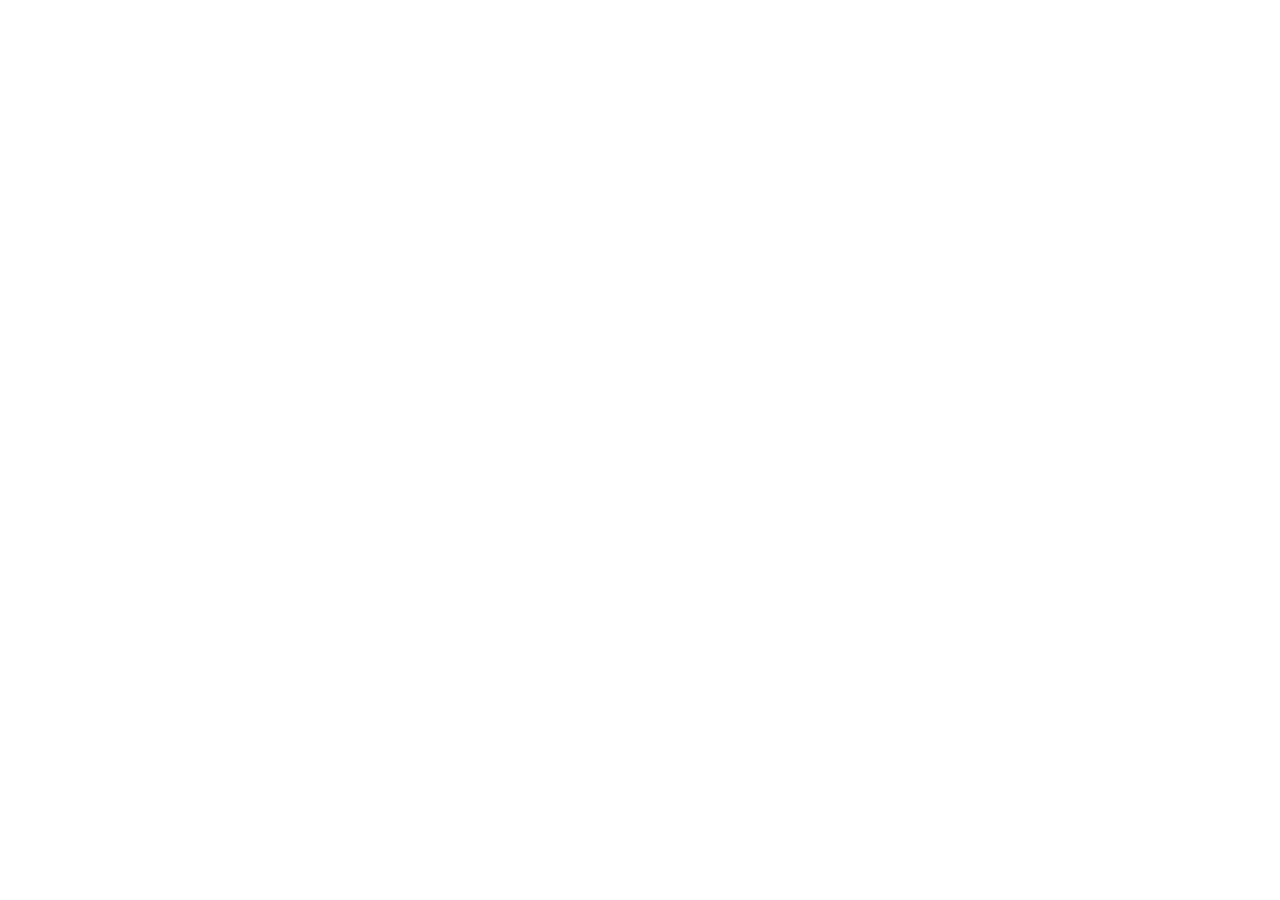
==== homepage.html @ 84bfdb1c "Add files via upload" ====
<!DOCTYPE html>
<html lang="en">
<head>
    <meta charset="UTF-8">
    <meta name="viewport" content="width=device-width, initial-scale=1.0">
    <title>home</title>
</head>
<body>
    <h2 id="welcome"> </h2>
    <script src="homepage.js"></script>
</body>
</html>
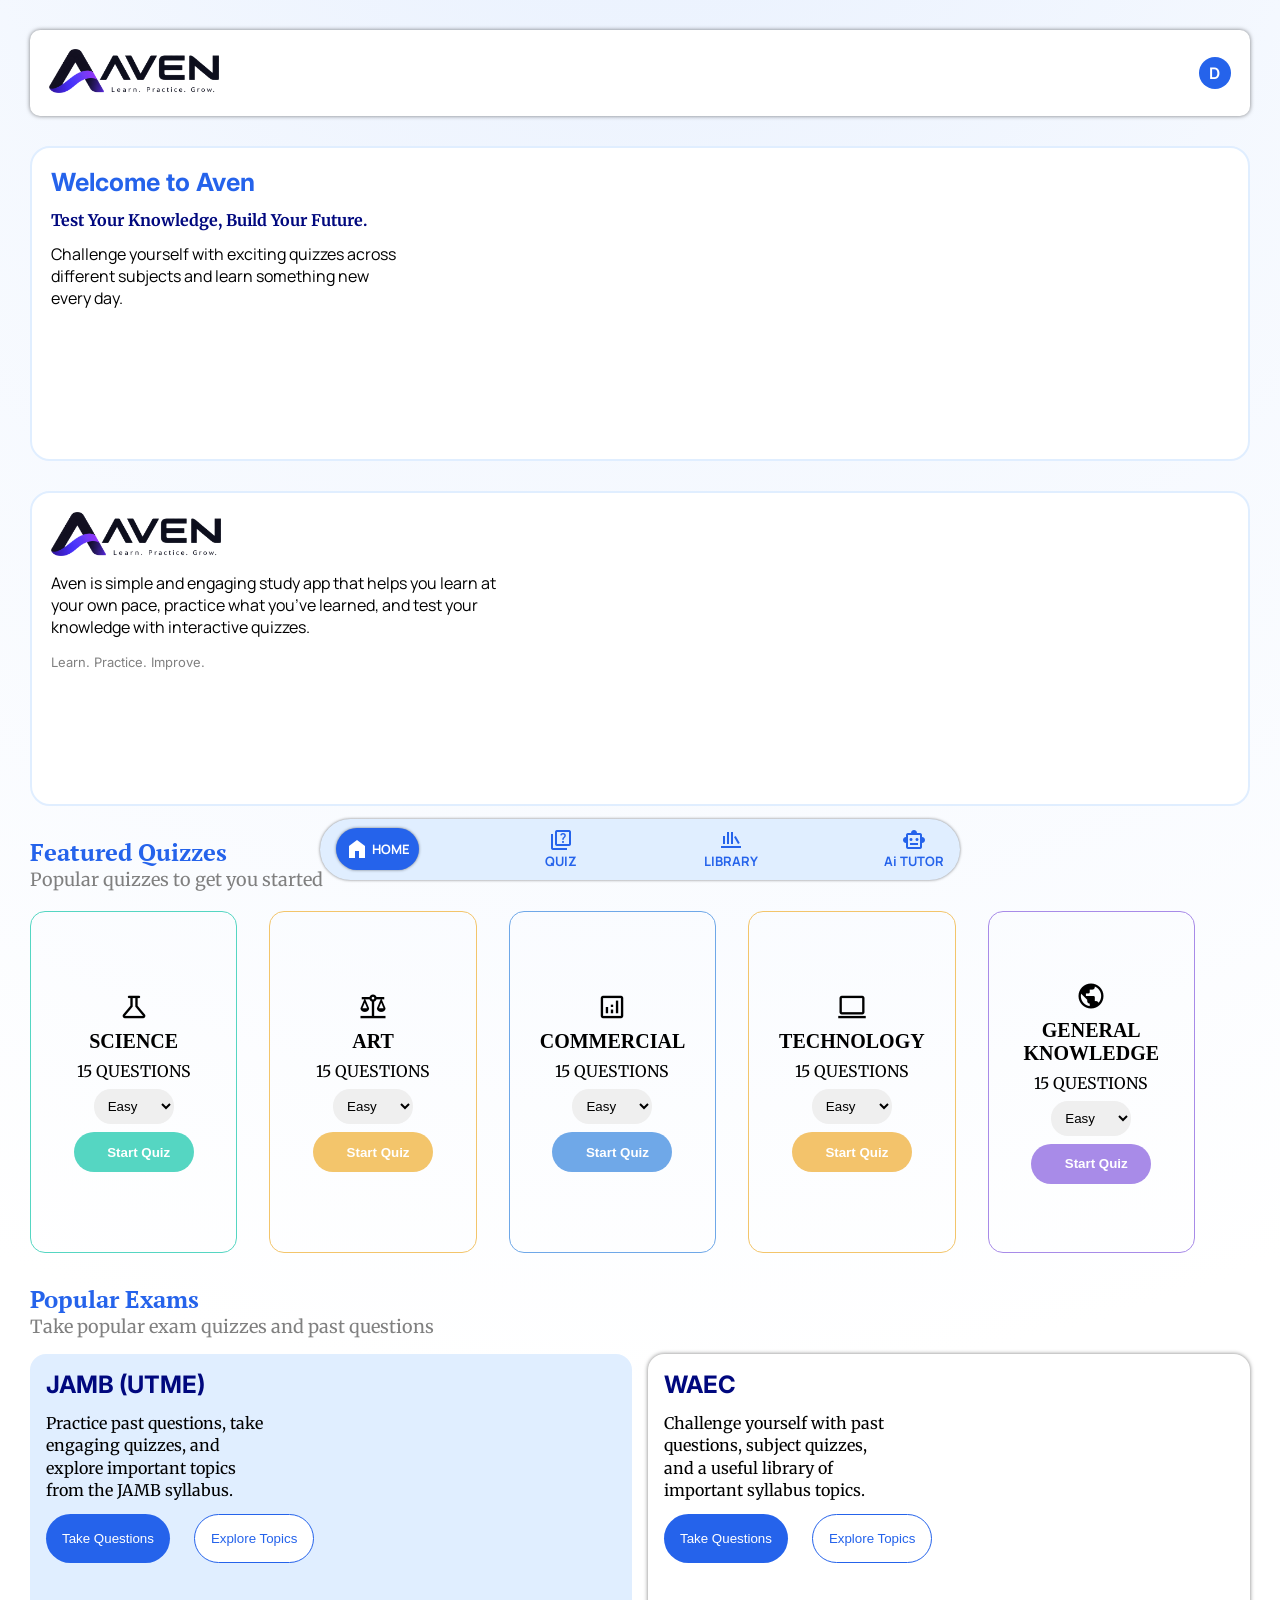
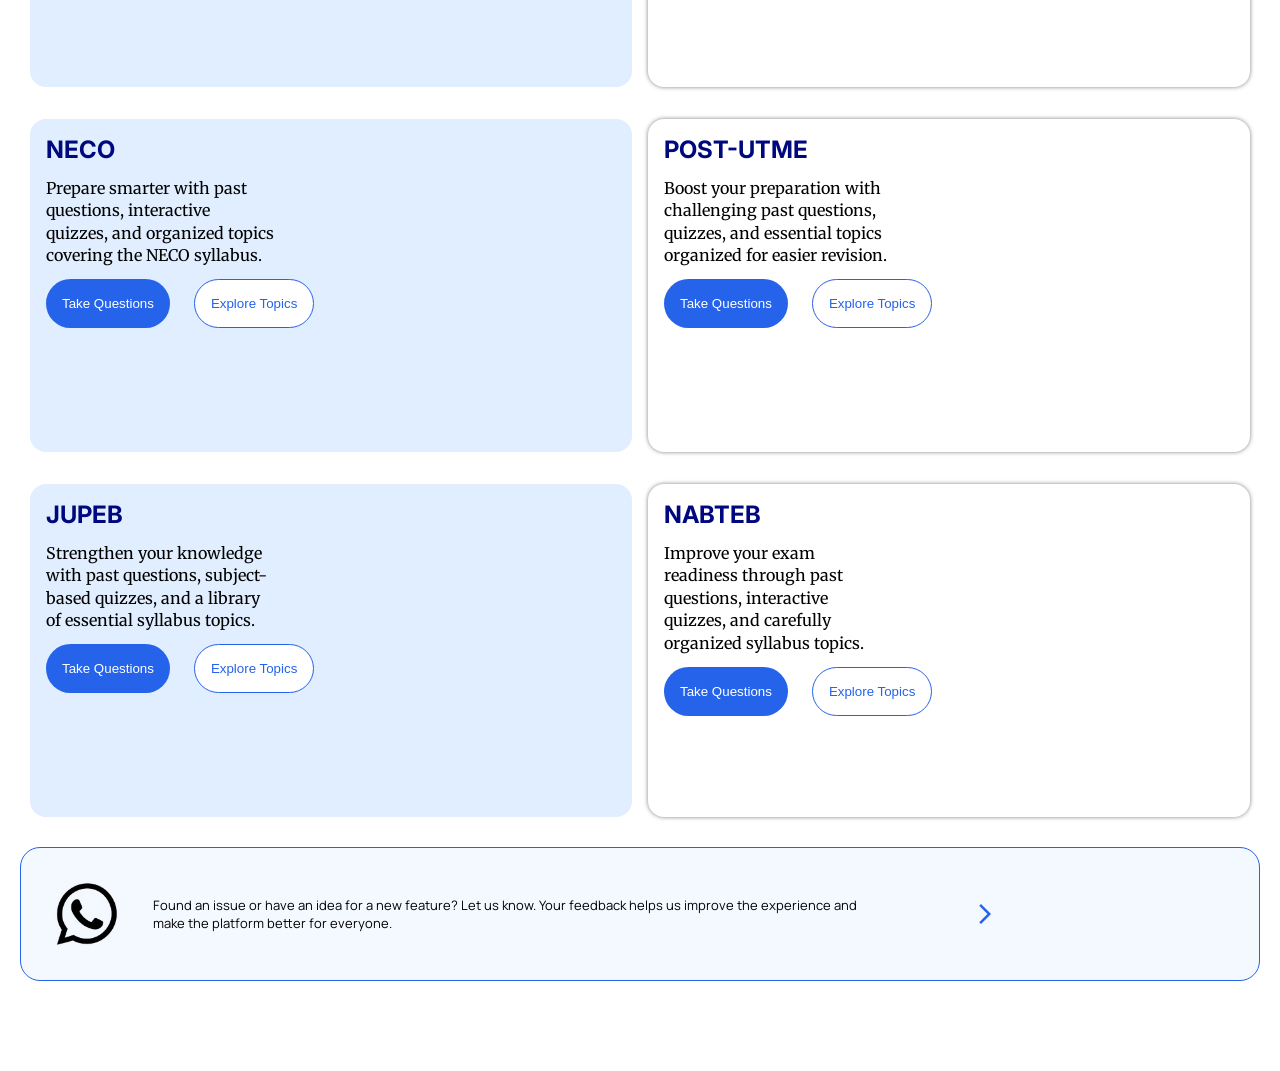
==== commit ba754f24: "Add files via upload" ====
--- a/homepage.html
+++ b/homepage.html
@@ -1,12 +1,312 @@
 <!DOCTYPE html>
 <html lang="en">
 <head>
+
     <meta charset="UTF-8">
     <meta name="viewport" content="width=device-width, initial-scale=1.0">
+
+    <link href="https://fonts.googleapis.com/css2?family=Inter:ital,opsz,wght@0,14..32,100..900;1,14..32,100..900&family=Manrope:wght@200..800&family=Merriweather:ital,opsz,wght@0,18..144,300..900;1,18..144,300..900&family=Montserrat:ital,wght@0,100..900;1,100..900&family=PT+Serif:ital,wght@0,400;0,700;1,400;1,700&display=swap" rel="stylesheet">
+
+    <link rel="stylesheet" href="https://fonts.googleapis.com/css2?family=Material+Symbols+Outlined:opsz,wght,FILL,GRAD@20..48,100..700,0..1,-50..200&icon_names=science,balance,analytics,public,home,newsstand,quiz,smart_toy,computer,arrow_forward_ios" />
+
+    <link rel="stylesheet" href="homepage.css">
     <title>home</title>
+
 </head>
 <body>
-    <h2 id="welcome"> </h2>
+
+    <!-- NAVIGATION BAR -->
+    <nav>
+        <ul>
+            <li>
+                <a href="homepage.html" id="home">
+                    <span class="material-symbols-outlined">
+                      home
+                    </span>
+                    <p> HOME</p>
+                </a>
+            </li>
+            
+            <li>
+                <a href="quiz.html">
+                    <span class="material-symbols-outlined">
+                      quiz
+                    </span>
+                    <p> QUIZ</p>
+                </a>
+            </li>
+            
+            <li>
+                <a href="library.html">
+                    <span class="material-symbols-outlined">
+                      newsstand
+                    </span>
+                    <p> LIBRARY</p>
+                </a>
+            </li>
+            
+            <li>
+                <a href="">
+                    <span class="material-symbols-outlined">
+                      smart_toy
+                    </span>
+                    <p> Ai TUTOR </p>
+                </a>
+            </li>
+        </ul>
+    </nav>
+
+    <!-- HEADER SECTION -->
+    <header>
+        <div id="logo">
+            <img src="logo.png">
+        </div>
+        <p> D </p>
+    </header>
+    
+    <main>
+        
+        <h2> Welcome to Aven</h2>
+        <h5> 
+            Test Your Knowledge, 
+            Build Your Future.
+        </h5>
+        <p>
+            Challenge yourself with 
+            exciting quizzes across 
+            different subjects and 
+            learn something new 
+            every day.
+        </p>
+        
+    </main>
+    
+    <!-- ABOUT SECTION -->
+    <section class="about">
+        
+        <img src="logo.png">
+        <p>
+          Aven is simple and 
+          engaging 
+          study app that helps 
+          you learn at your own 
+          pace, practice what 
+          you’ve learned, and 
+          test your knowledge 
+          with interactive 
+          quizzes.
+        </p>
+        <span>Learn. Practice. Improve.</span>
+    </section>
+    
+    <!-- FEATURED QUIZZES -->
+    <section class="featured-quizzes">
+        
+        <h2> Featured Quizzes</h2> 
+        <p>
+          Popular quizzes to get you started
+        </p>
+        
+        <article>
+            <div id="quiztype-box-sci">
+                <span class="material-symbols-outlined">
+                  science
+                </span>
+                <h5> SCIENCE </h5>
+                <p> 15 QUESTIONS </p>
+                
+                <select id="difficulty">
+                  <option value="easy">Easy</option>
+                  <option value="medium">Medium</option>
+                  <option value="hard">Hard</option>
+                </select>
+                
+                <button> 
+                    Start Quiz
+                </button>
+            </div>
+            
+            <div id="quiztype-box-art">
+                <span class="material-symbols-outlined">
+                  balance
+                </span>
+                <h5> ART </h5>
+                <p> 15 QUESTIONS </p>
+                
+                <select id="difficulty">
+                  <option value="easy">Easy</option>
+                  <option value="medium">Medium</option>
+                  <option value="hard">Hard</option>
+                </select>
+                
+                <button> 
+                    Start Quiz
+                </button>
+                
+            </div>
+            
+            <div id="quiztype-box-com">
+
+                <span class="material-symbols-outlined">
+                  analytics
+                </span>
+                <h5> COMMERCIAL </h5>
+                <p> 15 QUESTIONS </p>
+                
+                <select id="difficulty">
+                  <option value="easy">Easy</option>
+                  <option value="medium">Medium</option>
+                  <option value="hard">Hard</option>
+                </select>
+                
+                <button> 
+                    Start Quiz
+                </button>
+                
+            </div>
+            
+            <div id="quiztype-box-tech">
+                <span class="material-symbols-outlined">
+                  computer
+                </span>
+                <h5> TECHNOLOGY </h5>
+                <p> 15 QUESTIONS </p>
+                
+                <select id="difficulty">
+                  <option value="easy">Easy</option>
+                  <option value="medium">Medium</option>
+                  <option value="hard">Hard</option>
+                </select>
+                
+                <button> 
+                    Start Quiz
+                </button>
+            </div>  
+
+            <div id="quiztype-box-grk">
+                <span class="material-symbols-outlined">
+                  public
+                </span>
+                <h5> GENERAL KNOWLEDGE </h5>
+                <p> 15 QUESTIONS </p>
+                
+                <select id="difficulty">
+                  <option value="easy">Easy</option>
+                  <option value="medium">Medium</option>
+                  <option value="hard">Hard</option>
+                </select>
+                
+                <button> 
+                    Start Quiz
+                </button>
+            </div>  
+            
+            
+        </article>
+    </section>
+    
+    <!-- POPULAR EXAMS -->
+    <section class="popularexams">
+        
+        <h2> Popular Exams</h2>
+        <p> Take popular exam quizzes and past questions </p>
+
+        <article>
+            <div>
+                <h5> JAMB (UTME) </h5>
+                <p>
+                    Practice past questions, take engaging 
+                    quizzes, and explore important topics 
+                    from the JAMB syllabus.
+                </p>
+                <span>
+                    <button id="take-questions"> Take Questions </button>
+                    <button id="explore-topics"> Explore Topics </button>
+                </span>
+            </div>
+
+            <div id="popular-exams-boxset2">
+                <h5> WAEC </h5>
+                <p>
+                    Challenge yourself with past questions, 
+                    subject quizzes, and a useful library 
+                    of important syllabus topics.
+                </p>
+                <span>
+                    <button id="take-questions"> Take Questions </button>
+                    <button id="explore-topics"> Explore Topics </button>
+                </span>
+            </div>
+
+            <div>
+                <h5> NECO </h5>
+                <p>
+                    Prepare smarter with past questions, 
+                    interactive quizzes, and organized 
+                    topics covering the NECO syllabus.
+                </p>
+                <span>
+                    <button id="take-questions"> Take Questions </button>
+                    <button id="explore-topics"> Explore Topics </button>
+                </span>
+            </div>
+
+            <div id="popular-exams-boxset2">
+                <h5> POST-UTME </h5>
+                <p>
+                    Boost your preparation with challenging 
+                    past questions, quizzes, and essential topics 
+                    organized for easier revision.
+                </p>
+                <span>
+                    <button id="take-questions"> Take Questions </button>
+                    <button id="explore-topics"> Explore Topics </button>
+                </span>
+            </div>
+
+            <div>
+                <h5> JUPEB </h5>
+                <p>
+                    Strengthen your knowledge with past 
+                    questions, subject-based quizzes, and a 
+                    library of essential syllabus topics.
+                </p>
+                <span>
+                    <button id="take-questions"> Take Questions </button>
+                    <button id="explore-topics"> Explore Topics </button>
+                </span>
+            </div>
+
+            <div id="popular-exams-boxset2">
+                <h5> NABTEB </h5>
+                <p>
+                    Improve your exam readiness through past 
+                    questions, interactive quizzes, and carefully 
+                    organized syllabus topics.
+                </p>
+                <span>
+                    <button id="take-questions"> Take Questions </button>
+                    <button id="explore-topics"> Explore Topics </button>
+                </span>
+            </div>
+        </article>
+    </section>
+
+    <div id="feedback">
+        <img src="walogo.png" alt="whatsapp">
+        <p>
+            Found an issue or have 
+            an idea for a new feature? 
+            Let us know. Your feedback 
+            helps us improve the experience 
+            and make the platform better 
+            for everyone.
+        </p>
+        <span class="material-symbols-outlined">
+            arrow_forward_ios
+        </span>
+    </div>
+
     <script src="homepage.js"></script>
 </body>
 </html>
--- a/homepage.css
+++ b/homepage.css
@@ -0,0 +1,794 @@
+* {
+    margin: 0;
+    padding: 0;
+    box-sizing: border-box;
+}
+
+:root {
+    --font-main: "Manrope";
+    --font-heading:"PT Serif";
+    --font-main-sub: "Merriweather";
+    --font-heading-sub: "Inter";
+
+    --primary-color: #2563EB;
+    --secondary-color: #00087e;
+    --tertiary-color: #e0eeff;
+    --gray: gray;
+    --white: #ffffff;
+    --black: #000000;
+}
+
+body {
+    background: radial-gradient(
+    circle at 50% -10%,
+    rgba(59, 130, 246, 0.12) 0%,
+    rgba(59, 130, 246, 0.05) 25%,
+    #ffffff 55%
+    );
+    background-repeat: no-repeat;
+    min-height: 100vh;
+}
+
+nav {
+    background: var(--tertiary-color);
+    padding-left: 1rem;
+    padding-right: 1rem;
+    padding-bottom: 0.6rem;
+    padding-top: 0.6rem;
+    bottom: 0;
+    position: fixed;
+    left: 0;
+    width: 100%;
+
+    ul {
+        list-style: none;
+        display: flex;
+        flex-direction: row;
+        gap: 1rem;
+        justify-content: space-between;
+
+        a {
+            display: flex;
+            flex-direction: column;
+            align-items: center;
+            text-decoration: none;
+
+            span {
+                color: var(--black);
+                transition: 0.3s;
+                color: var(--primary-color);
+            }
+            
+            p {
+                color: var(--black);
+                font-size: small;
+                font-family: var(--font-main);
+                font-weight: 700;
+                color: var(--primary-color);
+            }
+        }
+
+        #home {
+            flex-direction: row;
+            color: var(--black);
+            background-color: var(--primary-color);
+            color: var(--white);
+            display: flex;
+
+            align-items: center;
+            justify-content: center;
+
+            border-radius: 25px;
+            gap: 0.2rem;
+            box-shadow: 0 0 3px rgba(0, 0, 0, 0.5);
+            padding: 0.55rem;
+
+            span {
+                color: var(--white);
+                font-variation-settings: 'FILL' 1;
+            }
+            p {
+                color: var(--white);
+                font-size: small;
+            }
+        }
+    }
+}
+@media (min-width: 768px) {
+    nav {
+        bottom: 20px;
+        width: 70%;
+        border-radius: 35px;
+        left: 50%;
+        transform: translateX(-50%);
+        box-shadow: 0 0 3px rgba(0, 0, 0, 0.5);
+    }
+}
+@media (min-width: 1024px) {
+    nav {
+        width: 50%;
+    }
+}
+
+header {
+    background-color: var(--white);
+    display: flex;
+    justify-content: space-between;
+    
+    align-items: center;
+    padding: 0.8rem;
+    border-radius: 10px;
+    margin: 20px;
+    
+    position: sticky;
+    box-shadow: 0 0 4px rgba(0, 0, 0, 0.5);
+    z-index: 50;
+    top: 15px;
+    
+    div {
+        img {
+            width: 120px;
+        }
+    }
+    p {
+        font-family: Manrope;
+        background-color: var(--primary-color);
+        width: 32px;
+        height: 32px;
+        
+        border-radius: 50%;
+        font-size: medium;
+        color: var(--white);
+        font-weight: bold;
+        
+        align-items: center;
+        justify-content: center;
+        display: flex;
+        cursor: pointer;
+    }
+}
+@media (min-width: 768px) {
+    header {
+        padding: 1.2rem;
+    }
+}
+@media (min-width: 1024px) {
+    header {
+        padding: 1.2rem;
+        margin: 30px;
+
+        div {
+            img {
+                width: 170px;
+            }
+        }
+    }
+}
+
+main {
+    margin: 20px;
+    background-color: var(--white);
+    padding: 1rem;
+    border-radius: 15px;
+    
+    height: 33vh;
+    margin-top: 40px;
+    display: flex;
+
+    border: 1px solid var(--tertiary-color);
+    flex-direction: column;
+    gap: 0.5rem;
+    cursor: pointer;
+
+    h2 {
+        font-family: var(--font-heading-sub);
+        font-size: 18px;
+        color: var(--primary-color);
+    }
+
+    h5 {
+        font-family: var(--font-main-sub);
+        width: 80%;
+        font-size: small;
+        color: var(--secondary-color);
+    }
+
+    p {
+        font-family: var(--font-main);
+        font-size: small;
+        width: 78%;
+    }
+}
+@media (min-width: 768px) {
+    main {
+        padding: 1.2rem;
+
+        h2 {
+            font-size: 18px;
+        }
+
+        h5 {
+            width: 60%;
+            font-size: medium;
+        }
+
+        p {
+            font-size: small;
+            width: 40%;
+        }
+    }
+}
+@media (min-width: 1024px) {
+
+    main {
+        margin: 30px;
+        padding: 1.2rem;
+        border-radius: 20px;
+        height: 35vh;
+
+        border: 2px solid var(--tertiary-color);
+        gap: 0.8rem;
+
+        h2 {
+            font-size: 25px;
+        }
+
+        h5 {
+            width: 60%;
+            font-size: medium;
+        }
+        
+        p {
+            font-family: var(--font-main);
+            font-size: medium;
+            width: 30%;
+        }
+    }
+}
+
+.about {
+    margin: 20px;
+    background-color: var(--white);
+    padding: 0.8rem;
+    border-radius: 15px;
+
+    height: 33vh;
+    display: flex;
+
+    border: 1px solid var(--tertiary-color);
+    flex-direction: column;
+    gap: 0.7rem;
+    cursor: pointer;
+    
+    img {
+        width: 120px;
+    }
+
+    p {
+        font-family: var(--font-main);
+        font-size: small;
+        width: 90%;
+    }
+
+    span {
+        font-family: var(--font-heading-sub);
+        font-size: small;
+        color: var(--gray);
+    }
+}
+@media (min-width: 768px) {
+    .about {
+        padding: 1.2rem;
+
+        img {
+            width: 150px;
+        }
+        p {
+            font-size: small;
+            width: 40%;
+        }
+    }
+}
+@media (min-width: 1024px) {
+    .about {
+        margin: 30px;
+        padding: 1.2rem;
+        border-radius: 20px;
+        height: 35vh;
+
+        border: 2px solid var(--tertiary-color);
+        gap: 1rem;
+        
+        img {
+            width: 170px;
+        }
+
+        p {
+            font-family: var(--font-main);
+            font-size: medium;
+            width: 40%;
+        }
+    }
+}
+
+.featured-quizzes {
+    margin: 20px;
+    
+    h2 {
+        font-family: var(--font-heading);
+        font-size: large;
+        color: var(--primary-color);
+    }
+
+    p {
+        font-family: var(--font-main-sub);
+        font-size: 10px;
+        color: var(--gray);
+    }
+    article {
+        display: flex;
+        overflow-x: scroll;
+        margin-top: 20px;
+        flex-direction: row;
+        gap: 1rem;
+        
+        div {
+            border: 1px solid var(--black);
+            border-radius: 10px;
+            padding: 0.5rem;
+            display: flex;
+
+            flex-direction: column;
+            align-items: center;
+            gap: 0.5rem;
+            justify-content: center;
+
+            height: 34vh;
+            width: 150px;
+            flex: 0 0 150px;
+            
+            span {
+                font-size: 20px;
+                color: var(--black);
+            }
+            h5 {
+                font-size: 14px;
+                text-align: center;
+                color: var(--black);
+            }
+            p {
+                font-size: 13px;
+                color: var(--black);
+            }
+            select {
+                width: 80px;
+                height: 35px;
+                border-radius: 17px;
+                padding-left: 10px;
+                outline: none;
+                border: none;
+            }
+            button {
+               width: 100px;
+                height: 35px;
+                border-radius: 17px;
+                padding-left: 10px;
+                outline: none; 
+                border: none;
+                cursor: pointer;
+            }
+        }
+        
+        #quiztype-box-sci {
+            background: url(divboxbgs/sciencequizboxbg.png);
+            background-size: cover;
+            background-position: 80% center;
+            border: 1px solid #55D6C2;
+
+            button {
+                background-color: #55D6C2;
+                color: var(--white);
+                font-weight: 700;
+            }
+        }
+
+        #quiztype-box-art {
+            background: url(divboxbgs/artquizboxbg.png);
+            background-size: cover;
+            background-position: 80% center;
+            border: 1px solid #F3C56B;
+
+            button {
+                background-color: #F3C56B;
+                color: var(--white);
+                font-weight: 700;
+            }
+        }
+
+        #quiztype-box-com {
+            background: url(divboxbgs/commercialboxbg.png);
+            background-size: cover;
+            background-position: 80% center;
+            border: 1px solid #6FA8E8;
+
+            button {
+                background-color: #6FA8E8;
+                color: var(--white);
+                font-weight: 700;
+            }
+        }
+
+        #quiztype-box-tech {
+            background: url(divboxbgs/technologyboxbg.png);
+            background-size: cover;
+            background-position: 80% center;
+            border: 1px solid #F3C56B;
+
+            button {
+                background-color: #f3c36b;
+                color: var(--white);
+                font-weight: 700;
+            }
+        }
+
+        #quiztype-box-grk {
+            background: url(divboxbgs/gkboxbg.png);
+            background-size: cover;
+            background-position: 80% center;
+            border: 1px solid #A88BE8;
+
+            button {
+                background-color: #A88BE8;
+                color: var(--white);
+                font-weight: 700;
+            }
+        }
+    }
+}
+@media (min-width: 768px) {
+    .featured-quizzes {
+
+        h2 {
+            font-size: 20px;
+        }
+        p {
+            font-size: small;
+        }
+    }
+}
+@media (min-width: 1024px) {
+    .featured-quizzes {
+        margin: 30px;
+
+        h2 {
+            font-size: x-large;
+        }
+
+        p {
+            font-size: 18px;
+        }
+
+        article {
+            margin-top: 20px;
+            gap: 2rem;
+            
+            div {
+                border-radius: 15px;
+                padding: 0.5rem;
+                gap: 0.5rem;
+
+                height: 38vh;
+                width: 17%;
+                flex: 0 0 17%;
+                
+                span {
+                    font-size: 30px;
+                    color: var(--black);
+                }
+                h5 {
+                    font-size: 20px;
+                }
+                p {
+                    font-size: 16px;
+                }
+                button {
+                    width: 120px;
+                    height: 40px;
+                    border-radius: 20px;
+                }
+            }
+        }
+    }
+}
+
+.popularexams {
+    margin: 20px;
+
+    h2 {
+        font-family: var(--font-heading);
+        font-size: large;
+        color: var(--primary-color);
+    }
+
+    p {
+        font-family: var(--font-main-sub);
+        font-size: 10px;
+        color: var(--gray);
+    }
+
+    div {
+        border: 1px solid var(--black);
+        padding: 1rem;
+        border-radius: 1rem;
+        margin-top: 1rem;
+
+        background-color: var(--tertiary-color);
+        display: flex;
+        flex-direction: column;
+        gap: 0.8rem;
+
+        border: none;
+        height: 31vh;
+
+        h5 {
+            font-family: var(--font-heading-sub);
+            font-size: large;
+            color: var(--secondary-color);
+        }
+
+        p {
+            font-family: var(--font-main-sub);
+            font-size: 12px;
+            color: var(--black);
+            width: 90%;
+            line-height: 1.4;
+        }
+
+        span {
+            display: flex;
+            flex-direction: row;
+            gap: 1rem;
+
+            button {
+                padding: 0.6rem;
+                border-radius: 16px;
+            }
+
+            #take-questions {
+               background-color: var(--primary-color);
+                border: none;
+                color: var(--white);
+            }
+            #explore-topics {
+               background-color: var(--white);
+                border: 1px solid var(--primary-color);
+                color: var(--primary-color);
+            }
+        }
+    }
+
+    #popular-exams-boxset2 {
+        border: 1px solid var(--black);
+        padding: 1rem;
+        border-radius: 1rem;
+        margin-top: 1rem;
+
+        background-color: var(--white);
+        display: flex;
+        flex-direction: column;
+        gap: 0.8rem;
+
+        border: none;
+        box-shadow: 0 0 4px rgba(0, 0, 0, 0.5);
+
+        h5 {
+            font-family: var(--font-heading-sub);
+            font-size: large;
+            color: var(--secondary-color);
+        }
+
+        p {
+            font-family: var(--font-main-sub);
+            font-size: 12px;
+            color: var(--black);
+            width: 90%;
+            line-height: 1.4;
+        }
+
+        span {
+            display: flex;
+            flex-direction: row;
+            gap: 1rem;
+
+            button {
+                padding: 0.6rem;
+                border-radius: 16px;
+            }
+
+            #take-questions {
+               background-color: var(--primary-color);
+                border: none;
+                color: var(--white);
+            }
+            #explore-topics {
+               background-color: var(--white);
+                border: 1px solid var(--primary-color);
+                color: var(--primary-color);
+            }
+        }
+    }
+}
+@media (min-width: 768px) {
+    .popularexams {
+
+        h2 {
+            font-size: 20px;
+        }
+        p {
+            font-size: small;
+            width: 40%;
+        }
+
+        div {
+            padding: 1rem;
+            border-radius: 1rem;
+            margin-top: 1rem;
+
+            gap: 0.8rem;
+
+            border: none;
+            height: 31vh;
+
+            p {
+                font-size: 14px;
+                width: 45%;
+            }
+
+            span {
+                display: flex;
+                flex-direction: row;
+                gap: 1rem;
+
+                button {
+                    padding: 0.8rem;
+                    border-radius: 20px;
+                }
+            }
+        }
+
+        #popular-exams-boxset2 {
+
+            p {
+                font-size: 14px;
+                width: 45%;
+            }
+
+            span {
+                display: flex;
+                flex-direction: row;
+                gap: 1rem;
+
+                button {
+                    padding: 0.8rem;
+                    border-radius: 20px;
+                }
+            }
+        }
+    }
+}
+@media (min-width: 1024px) {
+    .popularexams {
+        margin: 30px;
+
+        h2 {
+            font-size: x-large;
+        }
+
+        p {
+            font-size: 18px;
+        }
+        article {
+            display: grid;
+            grid-template-columns: repeat(2, 1fr);
+            gap: 1rem;
+        }
+        div {
+            padding: 1rem;
+            border-radius: 1rem;
+            margin-top: 1rem;
+
+            gap: 0.8rem;
+            height: 37vh;
+
+            h5 {
+                font-size: x-large;
+            }
+
+            p {
+                font-size: 16px;
+                width: 40%;
+                line-height: 1.4;
+            }
+
+            span {
+                gap: 1.5rem;
+
+                button {
+                    padding: 1rem;
+                    border-radius: 25px;
+                }
+
+            }
+        }
+        #popular-exams-boxset2 {
+            padding: 1rem;
+            border-radius: 1rem;
+            margin-top: 1rem;
+
+            gap: 0.8rem;
+            height: 37vh;
+
+            h5 {
+                font-size: x-large;
+            }
+
+            p {
+                font-size: 16px;
+                width: 40%;
+                line-height: 1.4;
+            }
+
+            span {
+                gap: 1.5rem;
+
+                button {
+                    padding: 1rem;
+                    border-radius: 25px;
+                }
+
+            }
+        }
+    }
+}
+
+#feedback {
+    display: flex;
+    flex-direction: row;
+    margin: 20px;
+    border: 1px solid var(--primary-color);
+
+    margin-bottom: 90px;
+    border-radius: 20px;
+    padding: 1rem;
+    align-items: center;
+
+    gap: 0.5rem;
+    background: rgba(106, 157, 252, 0.075);
+    cursor: pointer;
+
+    img {
+        width: 100px;
+    }
+    p {
+        font-family: var(--font-main);
+        font-size: small;
+    }
+    span {
+        color: var(--primary-color);
+    }
+}
+@media (min-width: 768px) {
+    #feedback {
+        gap: 1rem;
+
+        #feedback > :nth-child(3) {
+            margin-left: 3rem;
+        }
+        p {
+            width: 60%;
+        }
+    }
+    #feedback > :nth-child(3) {
+            margin-left: 5rem;
+    }
+}
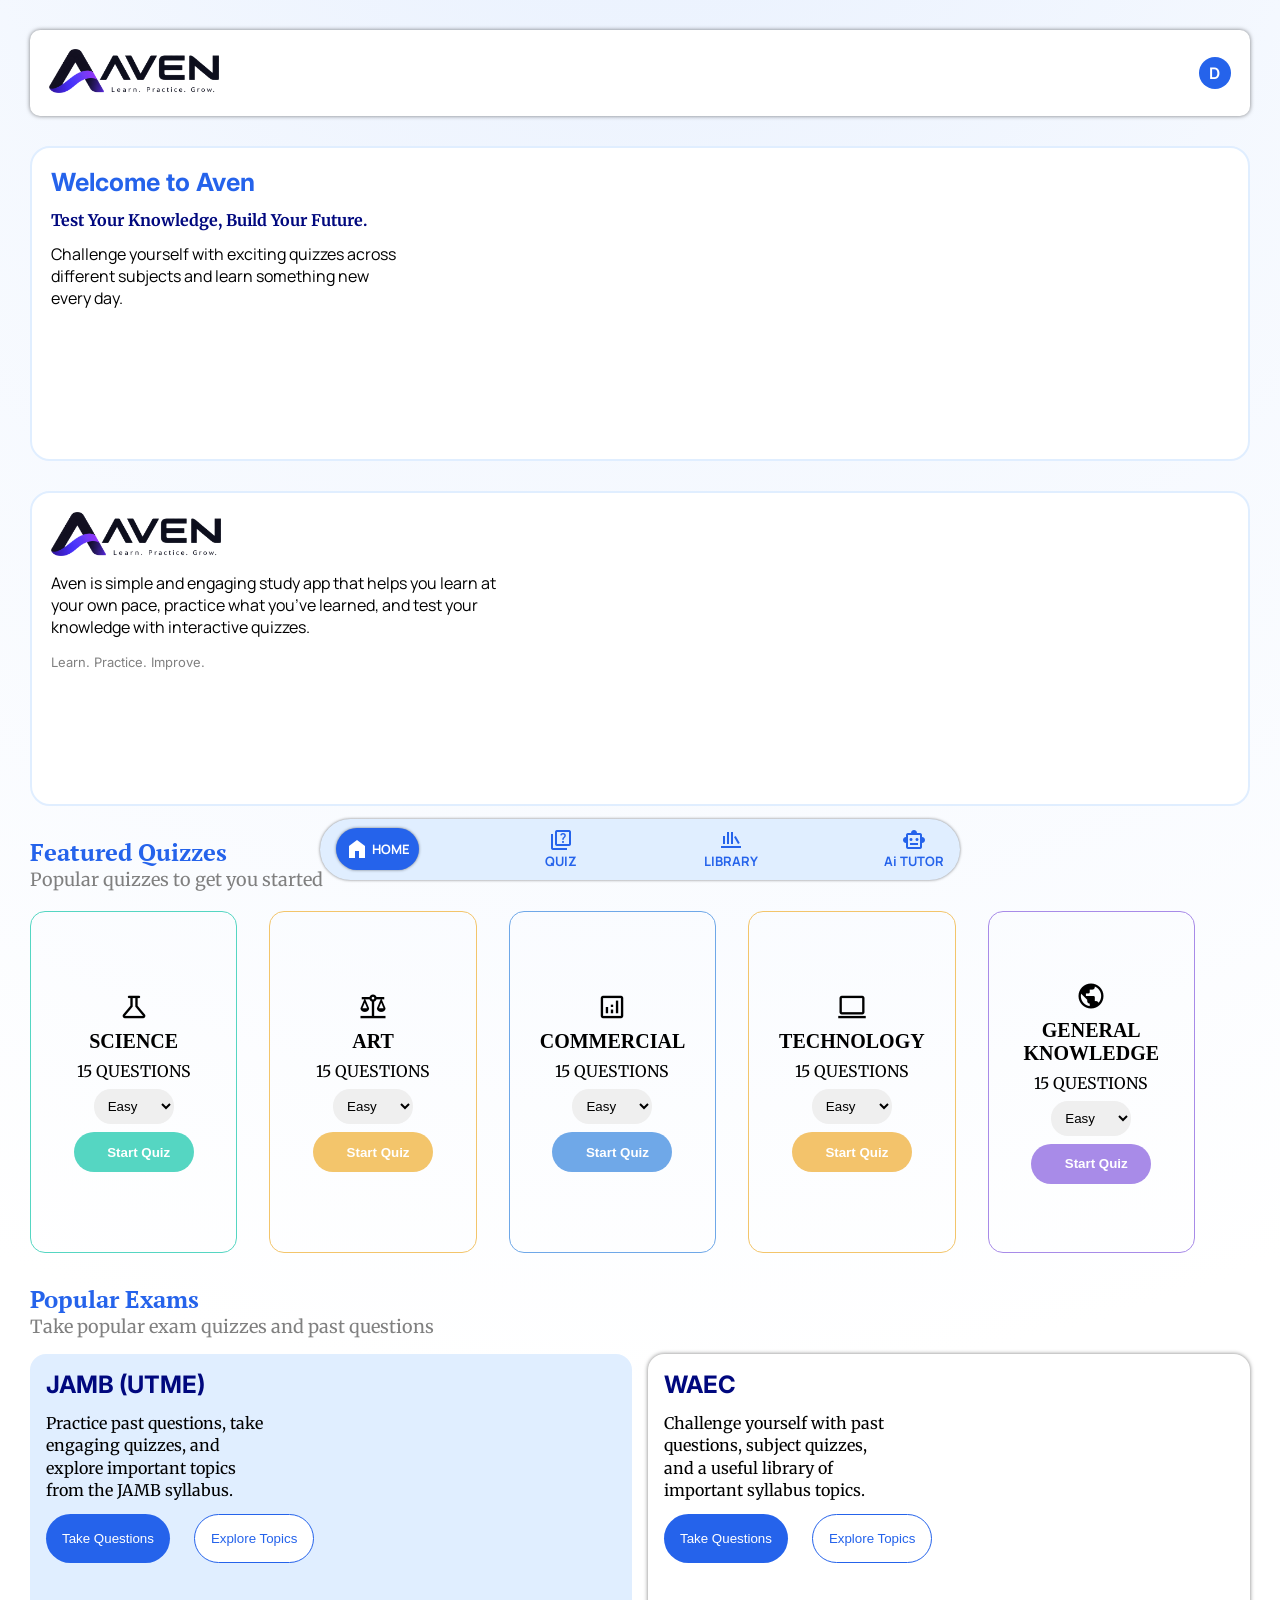
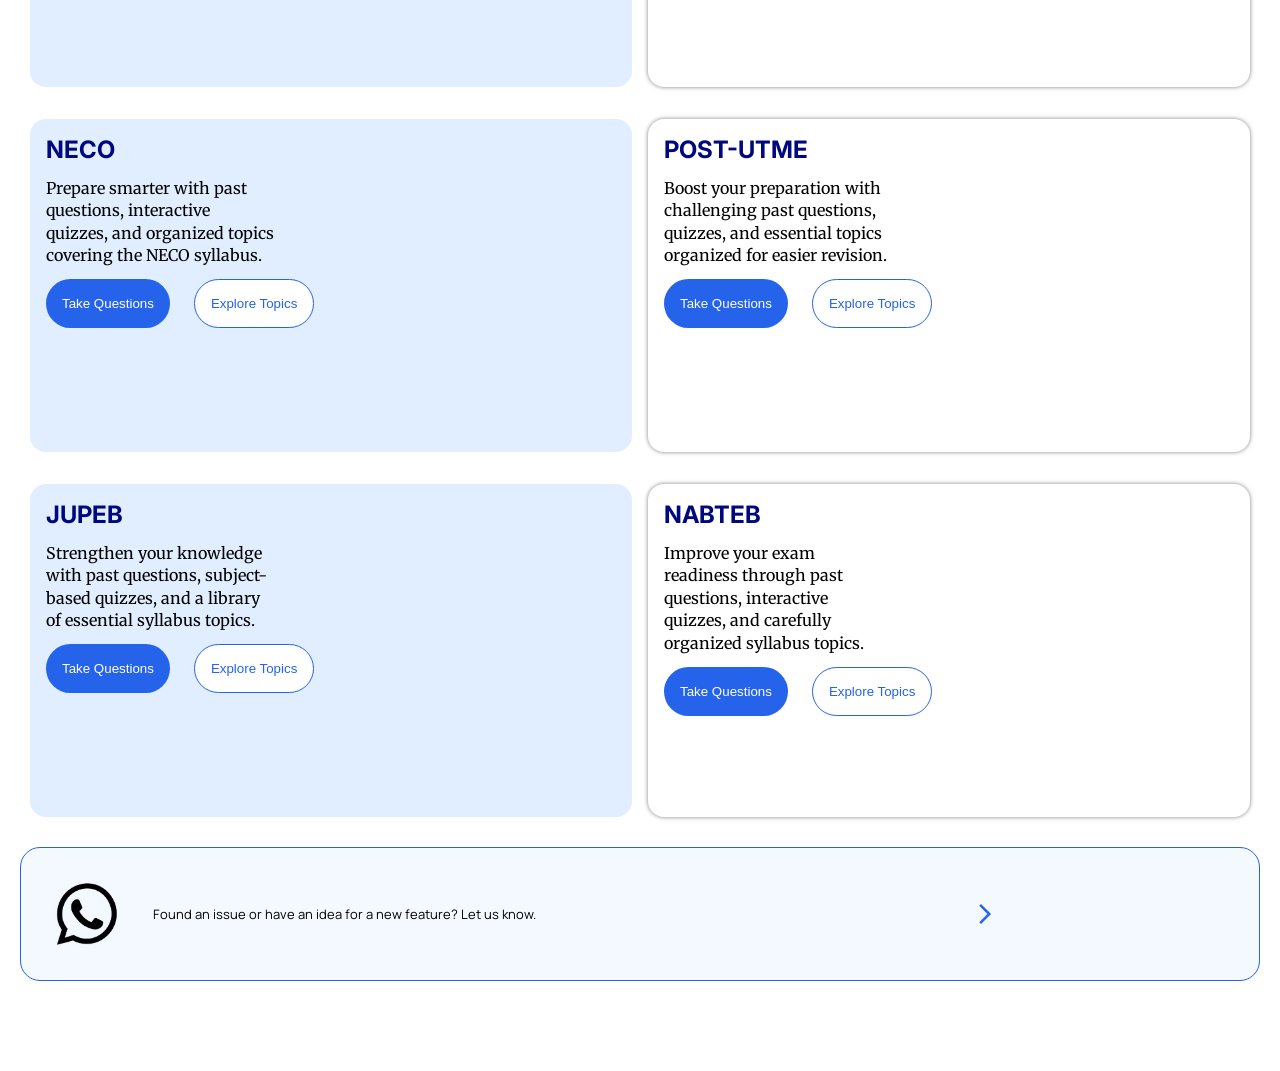
==== commit a7dcffe3: "Add files via upload" ====
--- a/homepage.html
+++ b/homepage.html
@@ -61,7 +61,9 @@
         <div id="logo">
             <img src="logo.png">
         </div>
-        <p> D </p>
+        <button id="avatarBtn">
+            <p> D </p>
+        </button>
     </header>
     
     <main>
@@ -297,10 +299,7 @@
         <p>
             Found an issue or have 
             an idea for a new feature? 
-            Let us know. Your feedback 
-            helps us improve the experience 
-            and make the platform better 
-            for everyone.
+            Let us know. 
         </p>
         <span class="material-symbols-outlined">
             arrow_forward_ios
--- a/homepage.css
+++ b/homepage.css
@@ -130,6 +130,11 @@
             width: 120px;
         }
     }
+    button {
+        background-color: transparent;
+        border: none;
+        outline: none;
+    }
     p {
         font-family: Manrope;
         background-color: var(--primary-color);
@@ -171,7 +176,7 @@
     padding: 1rem;
     border-radius: 15px;
     
-    height: 33vh;
+    height: 190px;
     margin-top: 40px;
     display: flex;
 
@@ -252,7 +257,7 @@
     padding: 0.8rem;
     border-radius: 15px;
 
-    height: 33vh;
+    height: 190px;
     display: flex;
 
     border: 1px solid var(--tertiary-color);
@@ -343,7 +348,7 @@
             gap: 0.5rem;
             justify-content: center;
 
-            height: 34vh;
+            height: 190px;
             width: 150px;
             flex: 0 0 150px;
             
@@ -528,7 +533,7 @@
         gap: 0.8rem;
 
         border: none;
-        height: 31vh;
+        height: 176px;
 
         h5 {
             font-family: var(--font-heading-sub);
